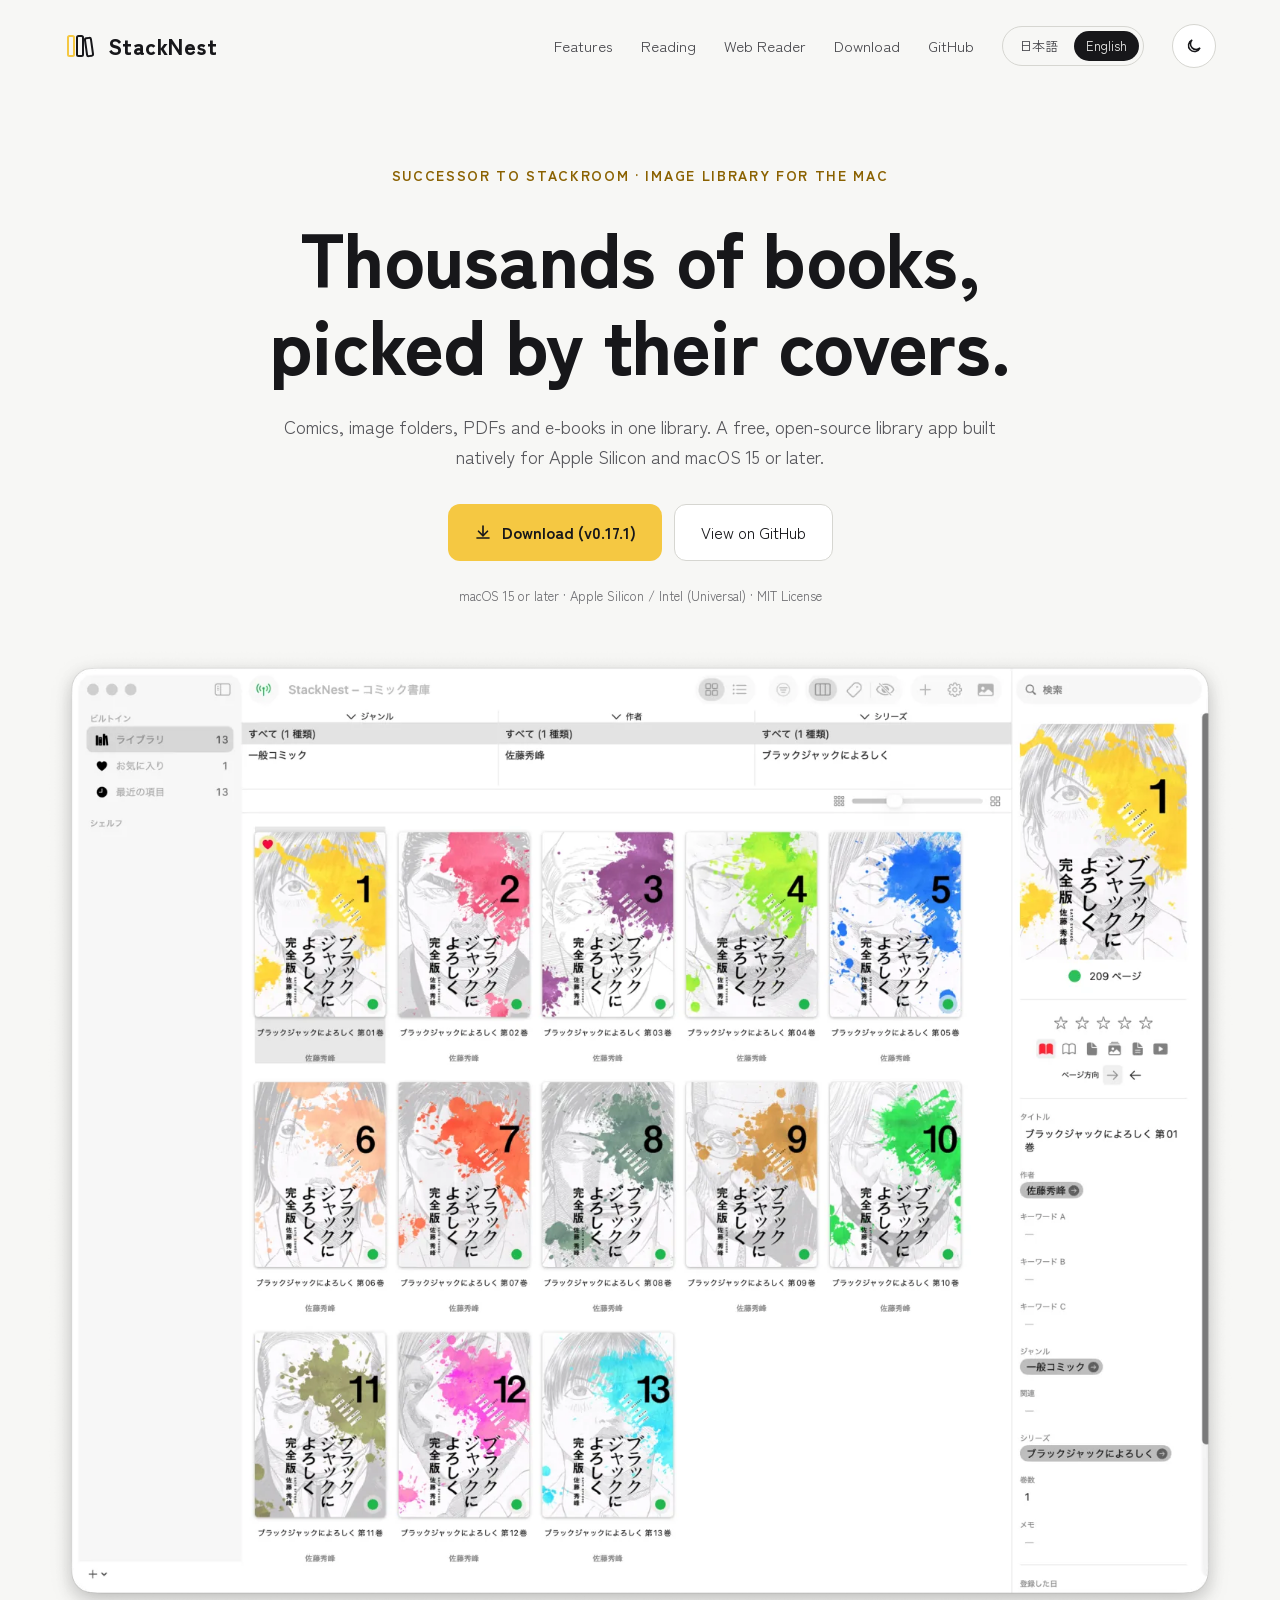
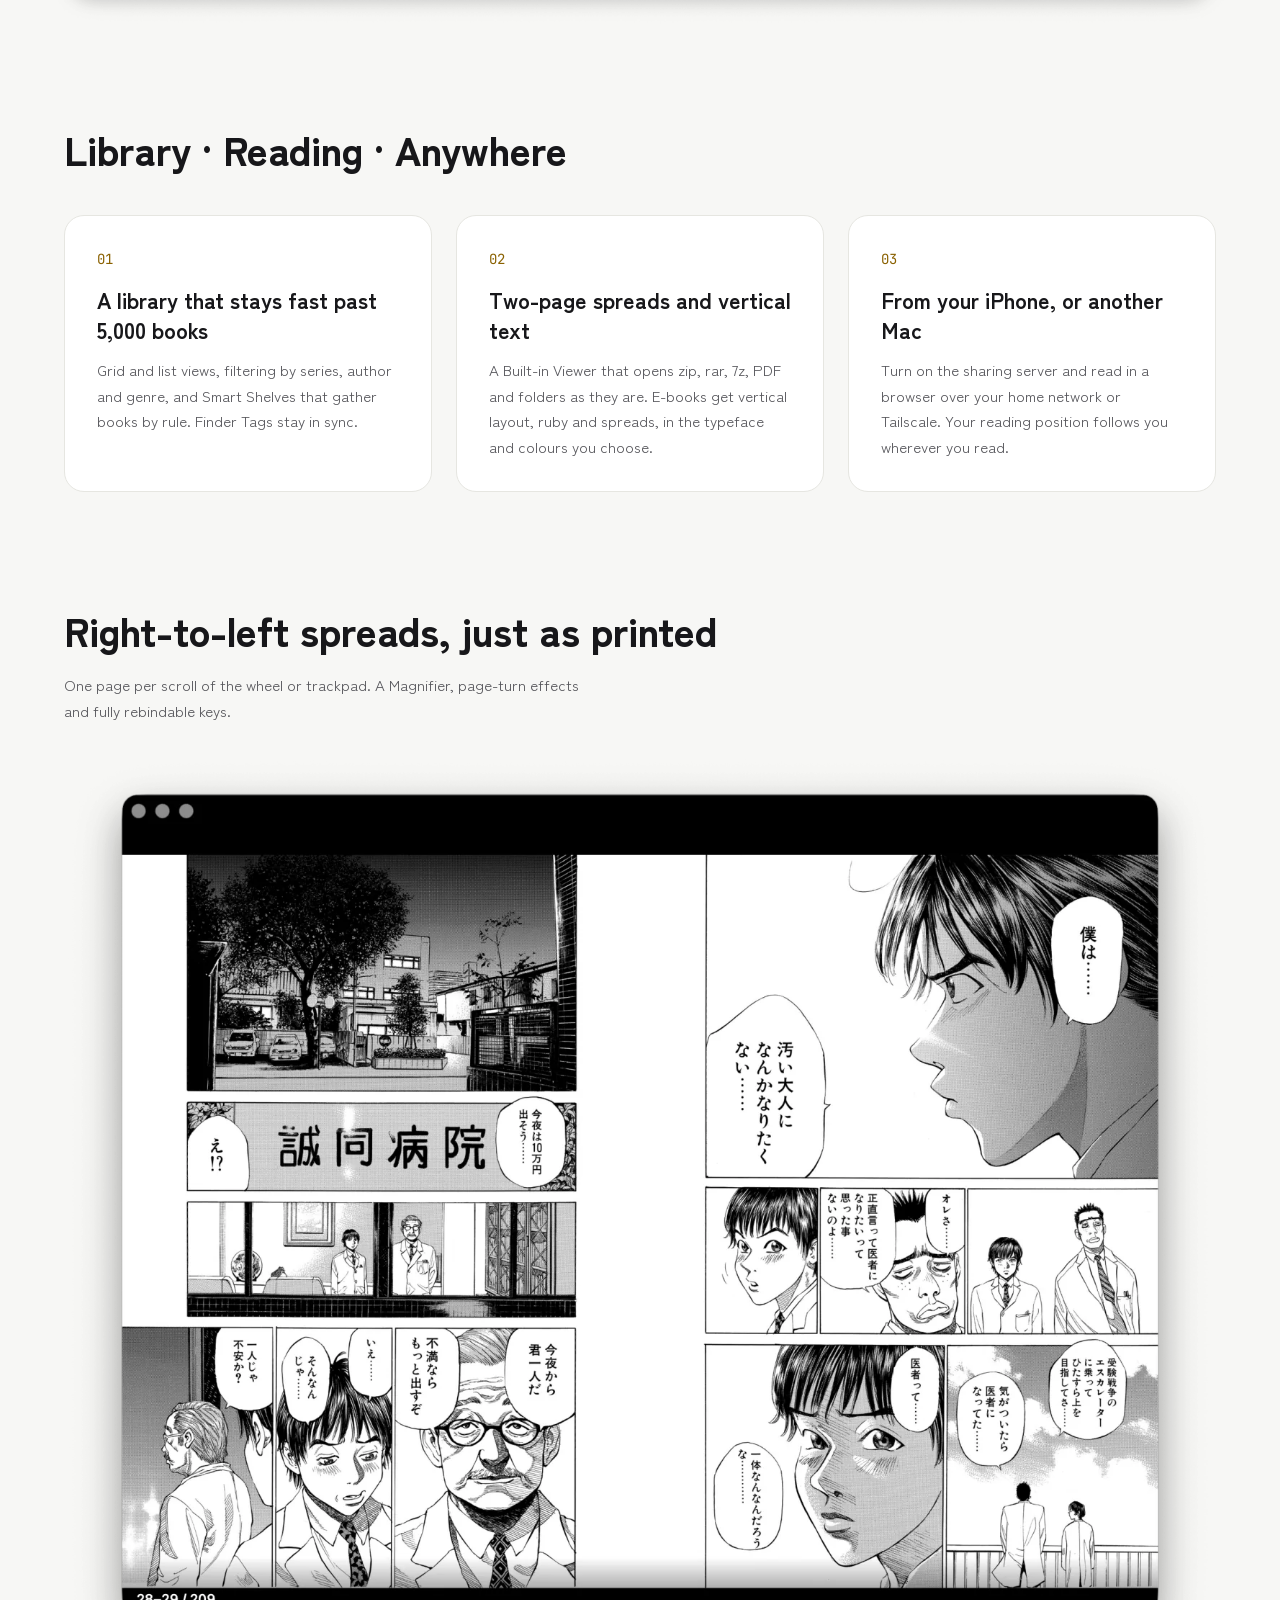
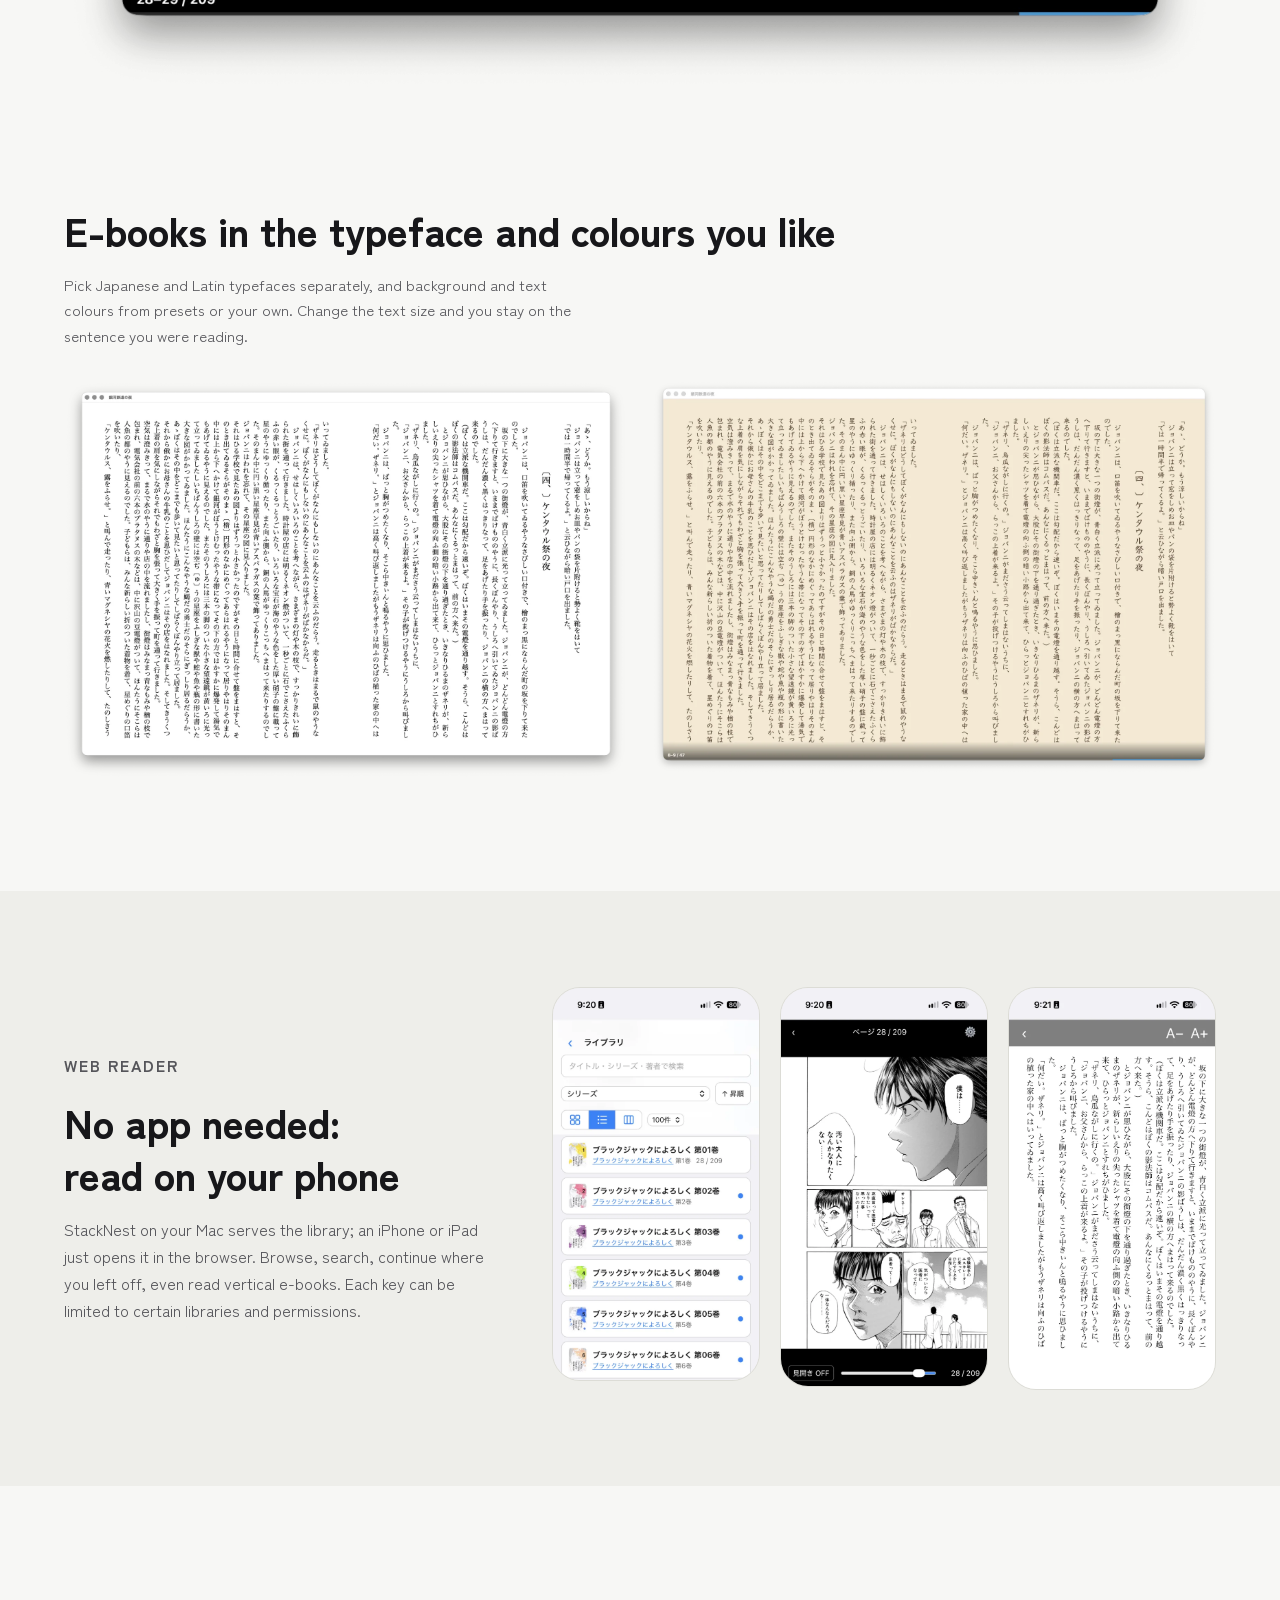
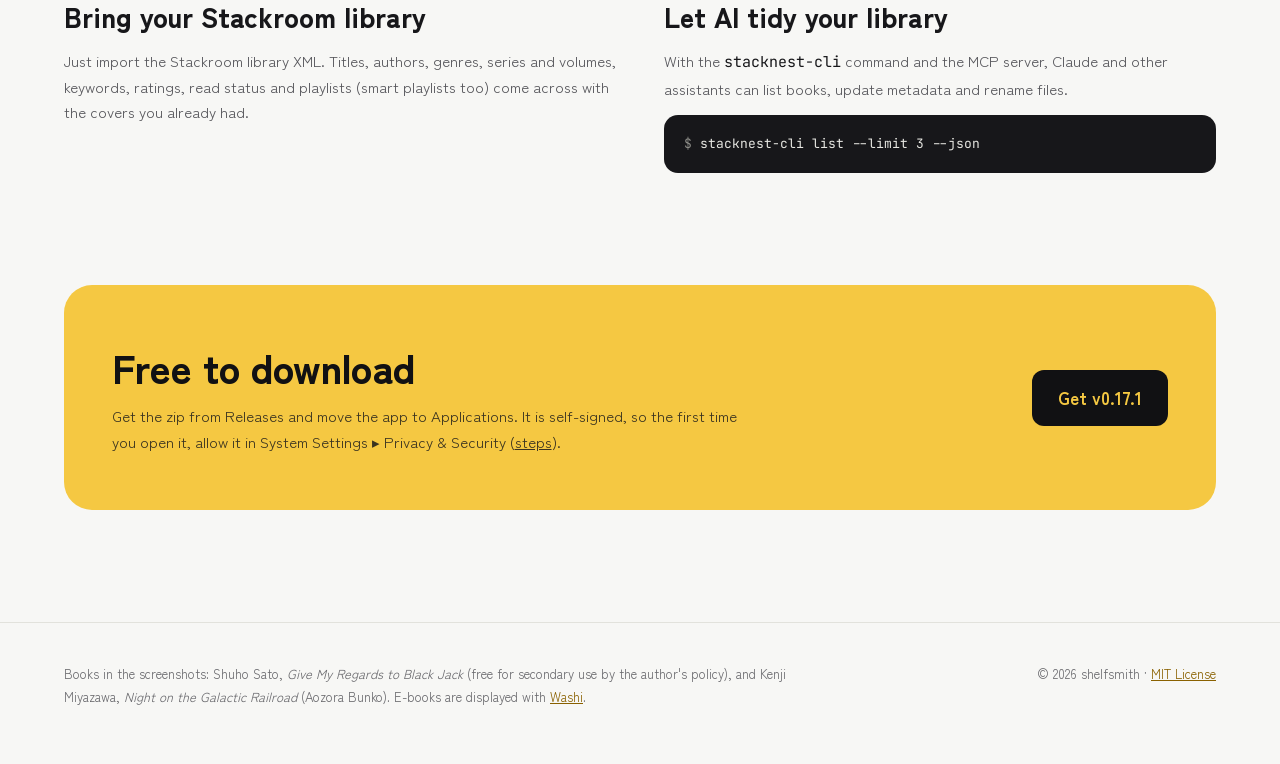
==== site/en/index.html @ fb597059 "site: add the public site, and use WebP screenshots (G66) A one-page site for GitHub Pages under sit" ====
<!doctype html>
<html lang="en">
<head>
<meta charset="utf-8">
<meta name="viewport" content="width=device-width, initial-scale=1">
<title>StackNest — an image library for the Mac (successor to Stackroom)</title>
<meta name="description" content="Comics, image folders, PDFs and e-books in one library. A free, open-source library app built natively for Apple Silicon and macOS 15 or later.">
<link rel="canonical" href="https://shelfsmith.github.io/stacknest/en/">
<link rel="alternate" hreflang="ja" href="https://shelfsmith.github.io/stacknest/">
<link rel="alternate" hreflang="en" href="https://shelfsmith.github.io/stacknest/en/">
<link rel="alternate" hreflang="x-default" href="https://shelfsmith.github.io/stacknest/en/">
<meta property="og:type" content="website">
<meta property="og:title" content="StackNest — an image library for the Mac">
<meta property="og:description" content="Thousands of books, picked by their covers. A free, open-source successor to Stackroom.">
<meta property="og:url" content="https://shelfsmith.github.io/stacknest/en/">
<meta property="og:image" content="https://shelfsmith.github.io/stacknest/assets/img/og.jpg">
<meta property="og:locale" content="en_US">
<meta name="twitter:card" content="summary_large_image">
<meta name="color-scheme" content="dark light">
<link rel="icon" href="../assets/icon.svg" type="image/svg+xml">
<link rel="preconnect" href="https://fonts.googleapis.com">
<link rel="preconnect" href="https://fonts.gstatic.com" crossorigin>
<link href="https://fonts.googleapis.com/css2?family=Zen+Kaku+Gothic+New:wght@400;500;700;900&amp;family=JetBrains+Mono:wght@400;500&amp;display=swap" rel="stylesheet">
<link rel="stylesheet" href="../assets/style.css">
<script src="../assets/theme.js"></script>
</head>
<body>
<a class="skip" href="#main">Skip to content</a>

<header class="site-header">
  <div class="wrap">
    <a class="brand" href="./">
      <svg width="32" height="32" viewBox="0 0 32 32" fill="none" aria-hidden="true"><rect class="book-a" x="4" y="6" width="6" height="20" rx="1.5" stroke-width="2"></rect><rect class="book" x="13" y="6" width="6" height="20" rx="1.5" stroke-width="2"></rect><rect class="book" x="22" y="8" width="6" height="18" rx="1.5" stroke-width="2" transform="rotate(-8 25 17)"></rect></svg>
      <span>StackNest</span>
    </a>
    <nav class="site-nav" aria-label="Main">
      <a href="#features">Features</a>
      <a href="#read">Reading</a>
      <a href="#web">Web Reader</a>
      <a href="#download">Download</a>
      <a href="https://github.com/shelfsmith/stacknest">GitHub</a>
      <span class="lang">
        <a href="../" lang="ja" hreflang="ja">日本語</a>
        <a href="./" aria-current="page" lang="en">English</a>
      </span>
      <button type="button" class="theme-toggle" aria-label="Switch between light and dark" data-to-light="Switch to the light appearance" data-to-dark="Switch to the dark appearance">
        <svg class="icon-sun" width="18" height="18" viewBox="0 0 24 24" fill="none" stroke="currentColor" stroke-width="2" stroke-linecap="round" aria-hidden="true"><circle cx="12" cy="12" r="4"></circle><path d="M12 2v2M12 20v2M2 12h2M20 12h2M4.9 4.9l1.4 1.4M17.7 17.7l1.4 1.4M4.9 19.1l1.4-1.4M17.7 6.3l1.4-1.4"></path></svg>
        <svg class="icon-moon" width="18" height="18" viewBox="0 0 24 24" fill="none" stroke="currentColor" stroke-width="2" stroke-linecap="round" aria-hidden="true"><path d="M20 14.5A8 8 0 1 1 9.5 4a6.5 6.5 0 0 0 10.5 10.5z"></path></svg>
      </button>
    </nav>
  </div>
</header>

<main id="main">
  <section class="wrap hero" aria-labelledby="hero-title">
    <p class="eyebrow">SUCCESSOR TO STACKROOM · IMAGE LIBRARY FOR THE MAC</p>
    <h1 id="hero-title">Thousands of books,<br>picked by their covers.</h1>
    <p class="lead">Comics, image folders, PDFs and e-books in one library. A free, open-source library app built natively for Apple Silicon and macOS 15 or later.</p>
    <div class="actions">
      <a class="btn btn-primary" href="https://github.com/shelfsmith/stacknest/releases/latest">
        <svg width="18" height="18" viewBox="0 0 24 24" fill="none" stroke="currentColor" stroke-width="2.2" stroke-linecap="round" aria-hidden="true"><path d="M12 4v12"></path><path d="M6 11l6 6 6-6"></path><path d="M4 20h16"></path></svg>
        Download (v0.17.1)
      </a>
      <a class="btn btn-secondary" href="https://github.com/shelfsmith/stacknest">View on GitHub</a>
    </div>
    <p class="meta">macOS 15 or later · Apple Silicon / Intel (Universal) · MIT License</p>
  </section>

  <div class="wrap shot-hero">
    <img class="for-dark" src="../assets/img/grid-dark.webp" width="1600" height="1324" alt="The StackNest library window in grid view, showing the covers of thirteen volumes and the details of the selected one">
    <img class="for-light" src="../assets/img/grid-light.webp" width="1600" height="1315" alt="The StackNest library window in the light appearance, showing thirteen covers in grid view" loading="lazy">
  </div>

  <section id="features" class="wrap section pillars" aria-labelledby="features-title">
    <h2 id="features-title">Library · Reading · Anywhere</h2>
    <div class="cards">
      <div class="card">
        <span class="num">01</span>
        <h3>A library that stays fast past 5,000 books</h3>
        <p>Grid and list views, filtering by series, author and genre, and Smart Shelves that gather books by rule. Finder Tags stay in sync.</p>
      </div>
      <div class="card">
        <span class="num">02</span>
        <h3>Two-page spreads and vertical text</h3>
        <p>A Built-in Viewer that opens zip, rar, 7z, PDF and folders as they are. E-books get vertical layout, ruby and spreads, in the typeface and colours you choose.</p>
      </div>
      <div class="card">
        <span class="num">03</span>
        <h3>From your iPhone, or another Mac</h3>
        <p>Turn on the sharing server and read in a browser over your home network or Tailscale. Your reading position follows you wherever you read.</p>
      </div>
    </div>
  </section>

  <section id="read" class="wrap section" aria-labelledby="read-title">
    <div class="section-head">
      <h2 id="read-title">Right-to-left spreads, just as printed</h2>
      <p>One page per scroll of the wheel or trackpad. A Magnifier, page-turn effects and fully rebindable keys.</p>
    </div>
    <img src="../assets/img/viewer-spread.webp" width="1600" height="1301" alt="The Built-in Viewer showing a right-to-left two-page spread, with 28–29 / 209 in the corner" loading="lazy">
  </section>

  <section class="wrap section" aria-labelledby="ebook-title">
    <div class="section-head">
      <h2 id="ebook-title">E-books in the typeface and colours you like</h2>
      <p>Pick Japanese and Latin typefaces separately, and background and text colours from presets or your own. Change the text size and you stay on the sentence you were reading.</p>
    </div>
    <div class="pair">
      <img class="for-dark" src="../assets/img/ebook-dark.webp" width="1600" height="1130" alt="The e-book window showing Night on the Galactic Railroad as a vertical two-page spread in dark colours" loading="lazy">
      <img class="for-light" src="../assets/img/ebook-light.webp" width="1600" height="1130" alt="The e-book window showing Night on the Galactic Railroad as a vertical two-page spread on white" loading="lazy">
      <img src="../assets/img/ebook-sepia.webp" width="1600" height="1118" alt="The same book on a sepia background in another typeface" loading="lazy">
    </div>
  </section>

  <section id="web" class="band" aria-labelledby="web-title">
    <div class="wrap">
      <div class="band-text">
        <p class="eyebrow">WEB READER</p>
        <h2 id="web-title">No app needed:<br>read on your phone</h2>
        <p>StackNest on your Mac serves the library; an iPhone or iPad just opens it in the browser. Browse, search, continue where you left off, even read vertical e-books. Each key can be limited to certain libraries and permissions.</p>
      </div>
      <div class="phones">
        <img src="../assets/img/web-list.webp" width="600" height="1142" alt="The Web Reader on an iPhone, listing books in the library" loading="lazy">
        <img src="../assets/img/web-reader.webp" width="600" height="1159" alt="The Web Reader on an iPhone, showing a comic page" loading="lazy">
        <img src="../assets/img/web-ebook.webp" width="600" height="1169" alt="The Web Reader on an iPhone, showing a vertical e-book" loading="lazy">
      </div>
    </div>
  </section>

  <section class="wrap section two-col" aria-label="Migration and automation">
    <div>
      <h2>Bring your Stackroom library</h2>
      <p>Just import the Stackroom library XML. Titles, authors, genres, series and volumes, keywords, ratings, read status and playlists (smart playlists too) come across with the covers you already had.</p>
    </div>
    <div>
      <h2>Let AI tidy your library</h2>
      <p>With the <code>stacknest-cli</code> command and the MCP server, Claude and other assistants can list books, update metadata and rename files.</p>
      <pre class="cmd"><span class="prompt">$ </span>stacknest-cli list --limit 3 --json</pre>
    </div>
  </section>

  <section id="download" class="wrap section" aria-labelledby="download-title">
    <div class="download">
      <div>
        <h2 id="download-title">Free to download</h2>
        <p>Get the zip from Releases and move the app to Applications. It is self-signed, so the first time you open it, allow it in System Settings ▸ Privacy &amp; Security (<a href="https://github.com/shelfsmith/stacknest/blob/main/README.en.md" style="color:#3A3320">steps</a>).</p>
      </div>
      <a class="btn" href="https://github.com/shelfsmith/stacknest/releases/latest">Get v0.17.1</a>
    </div>
  </section>
</main>

<footer class="site-footer">
  <div class="wrap">
    <p>Books in the screenshots: Shuho Sato, <i>Give My Regards to Black Jack</i> (free for secondary use by the author's policy), and Kenji Miyazawa, <i>Night on the Galactic Railroad</i> (Aozora Bunko). E-books are displayed with <a href="https://github.com/shunnag/Washi">Washi</a>.</p>
    <p>© 2026 shelfsmith · <a href="https://github.com/shelfsmith/stacknest/blob/main/LICENSE">MIT License</a></p>
  </div>
</footer>
</body>
</html>
---- site/assets/style.css ----
/* StackNest site: one stylesheet for both languages. Dark and light share the layout; only the tokens differ. */

:root {
  --bg: #111113;
  --bg-band: #18181B;
  --surface: #1B1B1E;
  --surface-border: transparent;
  --text: #EDEDE8;
  --text-muted: #B4B4AE;
  --text-faint: #8E8E89;
  --nav-text: #C9C9C4;
  --line: #3A3A3F;
  --rule: #26262A;
  --accent: #F5C842;
  --accent-text: #F5C842;
  --accent-ink: #111113;
  --code-bg: #1B1B1E;
  --code-text: #D8D8D2;
  --phone-border: transparent;
  --toggle-bg: #1B1B1E;
  color-scheme: dark;
}

:root[data-theme="light"] {
  --bg: #F7F7F5;
  --bg-band: #EEEEEA;
  --surface: #FFFFFF;
  --surface-border: #E6E6E1;
  --text: #17171A;
  --text-muted: #55555A;
  --text-faint: #6A6A6E;
  --nav-text: #45454A;
  --line: #D6D6D1;
  --rule: #E2E2DC;
  --accent: #F5C842;
  --accent-text: #8A6100;
  --accent-ink: #17171A;
  --code-bg: #17171A;
  --code-text: #E6E6E1;
  --phone-border: #DCDCD6;
  --toggle-bg: #FFFFFF;
  color-scheme: light;
}

/* Without the script (or before it runs) follow the system appearance. */
@media (prefers-color-scheme: light) {
  :root:not([data-theme]) {
    --bg: #F7F7F5;
    --bg-band: #EEEEEA;
    --surface: #FFFFFF;
    --surface-border: #E6E6E1;
    --text: #17171A;
    --text-muted: #55555A;
    --text-faint: #6A6A6E;
    --nav-text: #45454A;
    --line: #D6D6D1;
    --rule: #E2E2DC;
    --accent-text: #8A6100;
    --accent-ink: #17171A;
    --code-bg: #17171A;
    --code-text: #E6E6E1;
    --phone-border: #DCDCD6;
    --toggle-bg: #FFFFFF;
    color-scheme: light;
  }
}

*, *::before, *::after { box-sizing: border-box; }

html { scroll-behavior: smooth; }
@media (prefers-reduced-motion: reduce) { html { scroll-behavior: auto; } }

body {
  margin: 0;
  background: var(--bg);
  color: var(--text);
  font-family: "Zen Kaku Gothic New", "Hiragino Sans", "Hiragino Kaku Gothic ProN", system-ui, sans-serif;
  line-height: 1.7;
  -webkit-text-size-adjust: 100%;
}

a { color: var(--accent-text); }
a:hover { text-decoration: underline; }
img { display: block; max-width: 100%; height: auto; }
code, pre { font-family: "JetBrains Mono", ui-monospace, Menlo, monospace; }

.wrap { max-width: 1200px; margin: 0 auto; padding-left: 24px; padding-right: 24px; }

.skip { position: absolute; left: -9999px; top: 8px; }
.skip:focus { left: 16px; z-index: 10; background: var(--surface); color: var(--text); padding: 8px 12px; border-radius: 8px; }

/* Header */
.site-header .wrap { display: flex; flex-wrap: wrap; align-items: center; justify-content: space-between; gap: 16px; padding-top: 24px; padding-bottom: 24px; }
.brand { display: flex; align-items: center; gap: 12px; color: var(--text); text-decoration: none; }
.brand:hover { text-decoration: none; }
.brand span { font-weight: 900; font-size: 22px; letter-spacing: 0.02em; }
.brand .book-a { stroke: var(--accent); }
.brand .book { stroke: var(--text); }
.site-nav { display: flex; flex-wrap: wrap; align-items: center; gap: 12px 28px; font-size: 15px; }
.site-nav > a { color: var(--nav-text); text-decoration: none; }
.site-nav > a:hover { color: var(--text); }
.lang { display: flex; gap: 4px; border: 1px solid var(--line); border-radius: 999px; padding: 4px; }
.lang a { padding: 4px 12px; border-radius: 999px; color: var(--nav-text); text-decoration: none; font-size: 13px; }
.lang a[aria-current="page"] { background: var(--text); color: var(--bg); }
.theme-toggle {
  display: inline-flex; align-items: center; justify-content: center;
  width: 44px; height: 44px; border-radius: 999px;
  border: 1px solid var(--line); background: var(--toggle-bg); color: var(--text); cursor: pointer;
}
.theme-toggle:focus-visible, a:focus-visible { outline: 2px solid var(--accent); outline-offset: 2px; }
.theme-toggle .icon-moon { display: none; }
:root[data-theme="light"] .theme-toggle .icon-sun { display: none; }
:root[data-theme="light"] .theme-toggle .icon-moon { display: block; }
@media (prefers-color-scheme: light) {
  :root:not([data-theme]) .theme-toggle .icon-sun { display: none; }
  :root:not([data-theme]) .theme-toggle .icon-moon { display: block; }
}

/* Screenshots that differ by appearance */
.for-light { display: none; }
:root[data-theme="light"] .for-dark { display: none; }
:root[data-theme="light"] .for-light { display: block; }
@media (prefers-color-scheme: light) {
  :root:not([data-theme]) .for-dark { display: none; }
  :root:not([data-theme]) .for-light { display: block; }
}

/* Hero */
.hero { display: flex; flex-direction: column; align-items: center; text-align: center; gap: 24px; padding-top: 72px; padding-bottom: 40px; }
.eyebrow { margin: 0; font-size: 14px; letter-spacing: 0.12em; color: var(--accent-text); font-weight: 700; }
.hero h1 { margin: 0; font-size: clamp(38px, 6vw, 76px); line-height: 1.15; font-weight: 900; letter-spacing: -0.01em; }
.hero .lead { margin: 0; max-width: 720px; font-size: 18px; color: var(--text-muted); }
.actions { display: flex; flex-wrap: wrap; justify-content: center; gap: 12px; margin-top: 8px; }
.btn { display: inline-flex; align-items: center; gap: 10px; padding: 14px 26px; border-radius: 12px; text-decoration: none; font-size: 16px; min-height: 44px; }
.btn:hover { text-decoration: none; }
.btn-primary { background: var(--accent); color: var(--accent-ink); font-weight: 700; }
.btn-primary:hover { filter: brightness(1.05); }
.btn-secondary { border: 1px solid var(--line); color: var(--text); background: transparent; }
:root[data-theme="light"] .btn-secondary { background: #FFFFFF; }
.meta { margin: 0; font-size: 13px; color: var(--text-faint); }

.shot-hero { max-width: 1240px; padding-bottom: 96px; }

/* Sections */
section { scroll-margin-top: 16px; }
.section { padding-bottom: 112px; }
.section h2 { margin: 0; font-size: clamp(28px, 3.4vw, 40px); font-weight: 900; line-height: 1.3; }
.section-head { display: flex; flex-wrap: wrap; align-items: flex-end; justify-content: space-between; gap: 16px; margin-bottom: 32px; }
.section-head p { margin: 0; max-width: 520px; color: var(--text-muted); font-size: 15px; }

.pillars h2 { margin-bottom: 40px; }
.cards { display: grid; grid-template-columns: repeat(auto-fit, minmax(280px, 1fr)); gap: 24px; }
.card { background: var(--surface); border: 1px solid var(--surface-border); border-radius: 20px; padding: 32px; display: flex; flex-direction: column; gap: 12px; }
.card .num { font-family: "JetBrains Mono", ui-monospace, monospace; color: var(--accent-text); font-size: 14px; }
.card h3 { margin: 0; font-size: 22px; font-weight: 700; line-height: 1.4; }
.card p { margin: 0; color: var(--text-muted); font-size: 15px; }

.pair { display: grid; grid-template-columns: repeat(auto-fit, minmax(320px, 1fr)); gap: 24px; }

.band { background: var(--bg-band); padding: 96px 0; margin-bottom: 112px; }
.band .wrap { display: flex; flex-wrap: wrap; align-items: center; gap: 56px; }
.band-text { flex: 1 1 360px; display: flex; flex-direction: column; gap: 16px; }
.band-text p { margin: 0; color: var(--text-muted); font-size: 16px; }
.band-text h2 { margin: 0; font-size: clamp(28px, 3.4vw, 40px); font-weight: 900; line-height: 1.3; }
.phones { flex: 2 1 520px; display: grid; grid-template-columns: repeat(3, minmax(0, 1fr)); gap: 20px; }
.phones img { border-radius: 28px; border: 1px solid var(--phone-border); }
@media (max-width: 560px) { .phones { gap: 10px; } .phones img { border-radius: 16px; } }

.two-col { display: grid; grid-template-columns: repeat(auto-fit, minmax(300px, 1fr)); gap: 48px; align-items: start; }
.two-col > div { display: flex; flex-direction: column; gap: 14px; }
.two-col h2 { font-size: 28px; }
.two-col p { margin: 0; color: var(--text-muted); font-size: 15px; }
.two-col code { color: var(--text); }
pre.cmd { margin: 0; background: var(--code-bg); color: var(--code-text); border-radius: 14px; padding: 18px 20px; font-size: 13px; overflow-x: auto; }
pre.cmd .prompt { color: #8E8E89; user-select: none; }

.download { background: var(--accent); color: #111113; border-radius: 28px; padding: 56px 48px; display: flex; flex-wrap: wrap; align-items: center; justify-content: space-between; gap: 32px; }
.download h2 { margin: 0 0 10px; }
.download p { margin: 0; max-width: 640px; font-size: 15px; color: #3A3320; }
.download a.btn { background: #111113; color: #F5C842; font-weight: 700; font-size: 17px; }
@media (max-width: 560px) { .download { padding: 36px 24px; } }

.site-footer { border-top: 1px solid var(--rule); padding: 40px 0 56px; }
.site-footer .wrap { display: flex; flex-wrap: wrap; justify-content: space-between; gap: 24px; font-size: 13px; color: var(--text-faint); }
.site-footer p { margin: 0; max-width: 760px; }
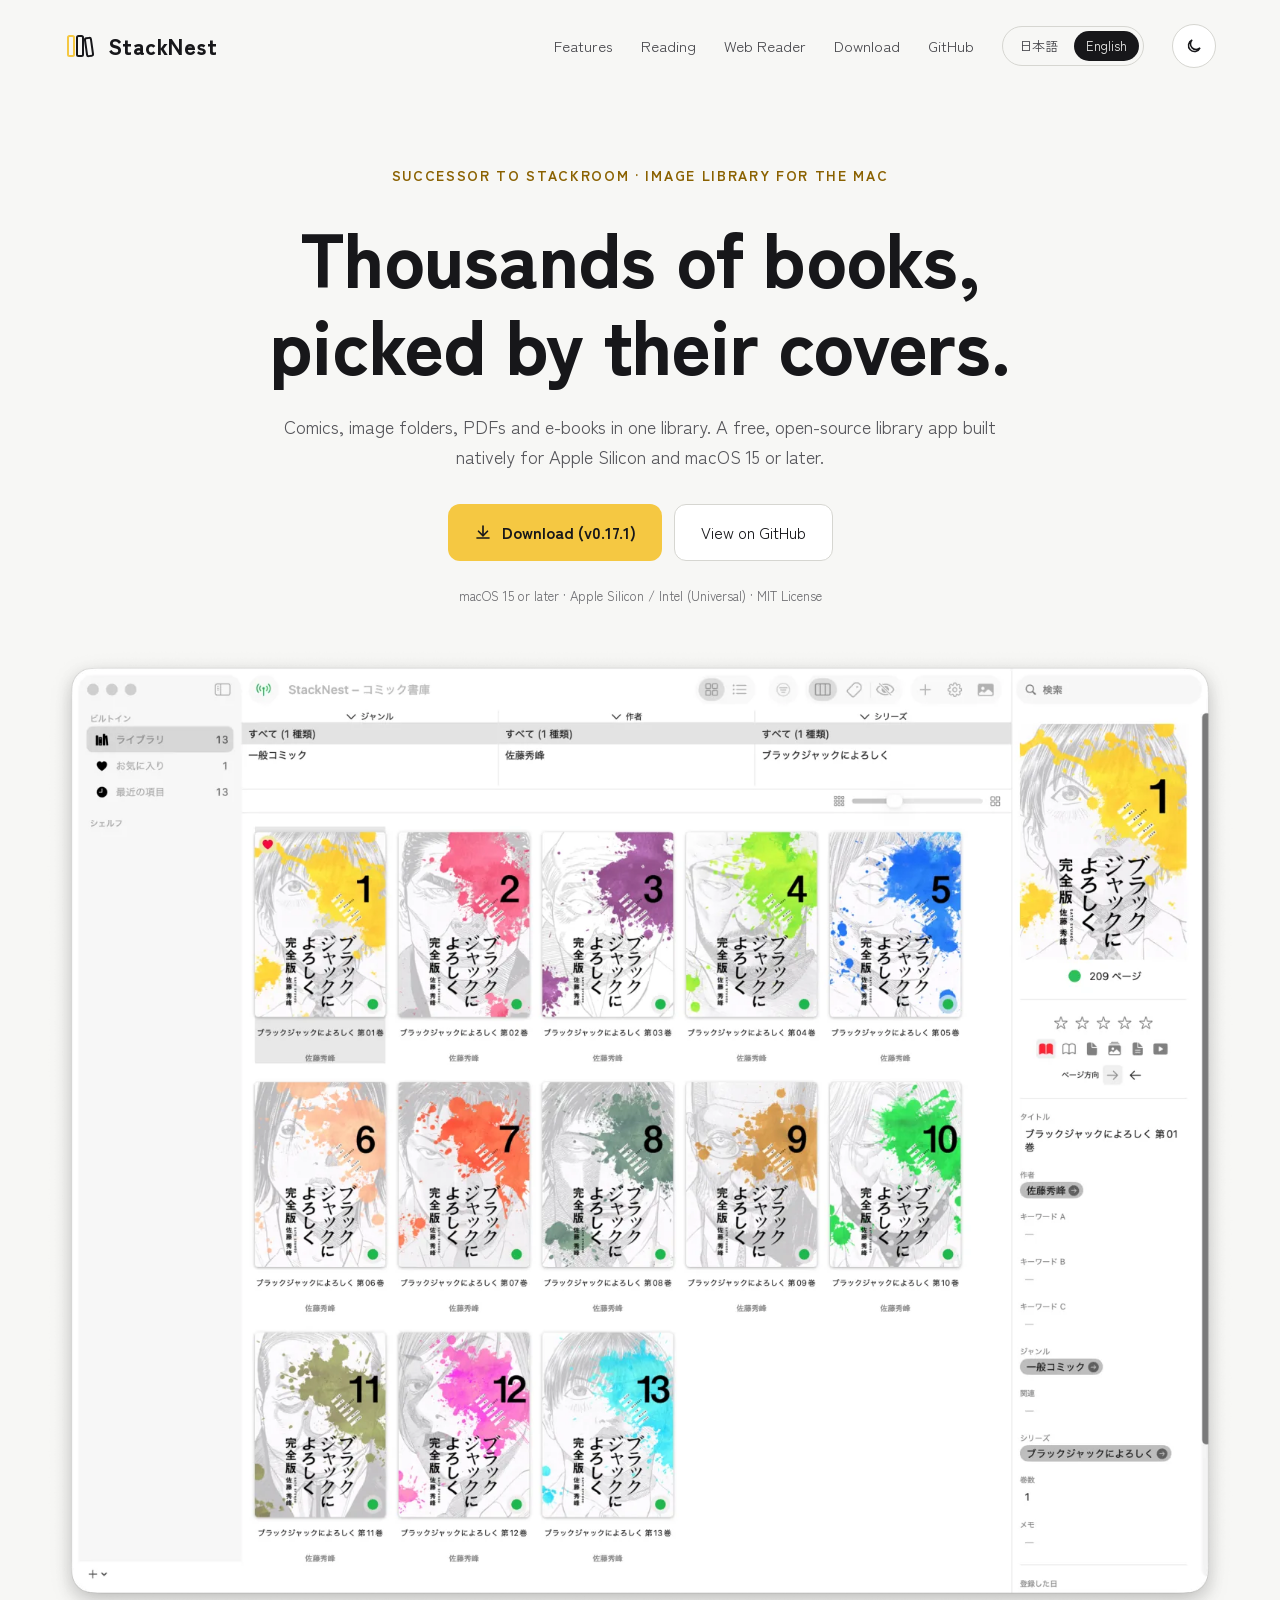
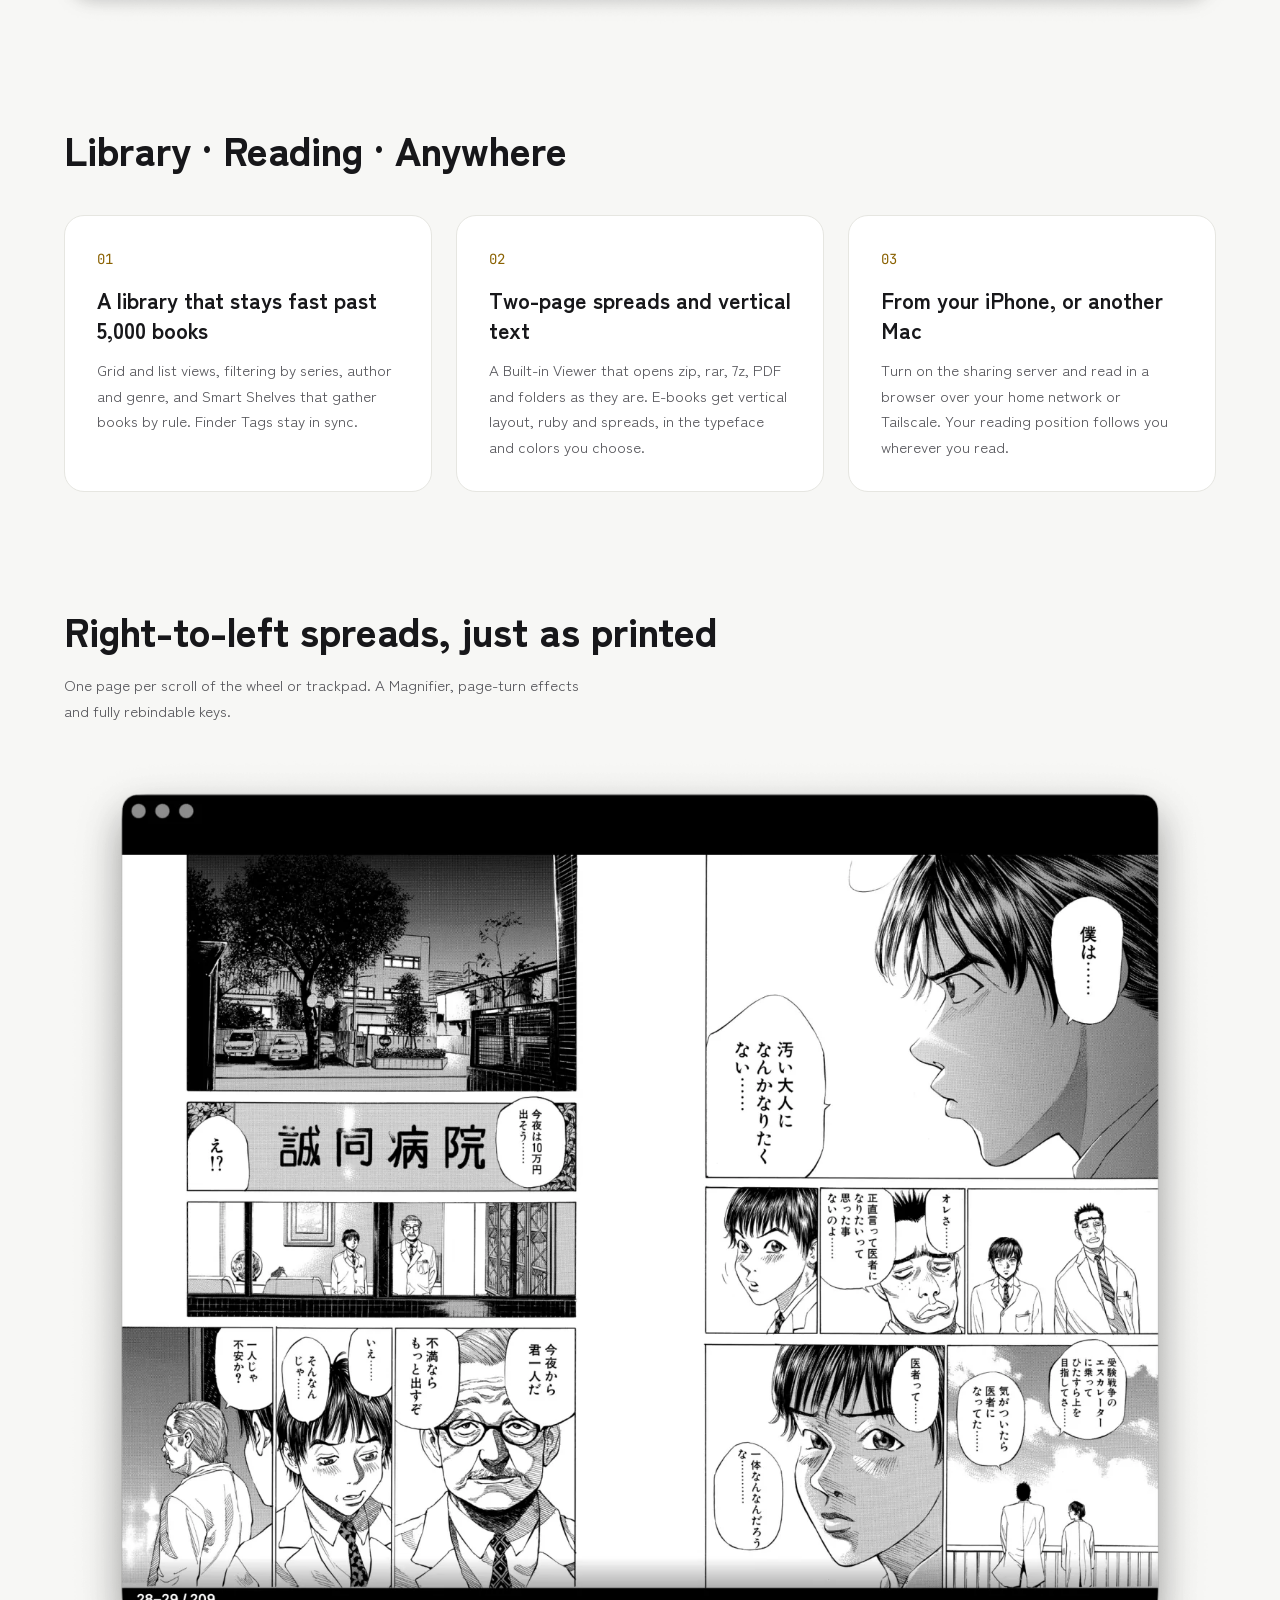
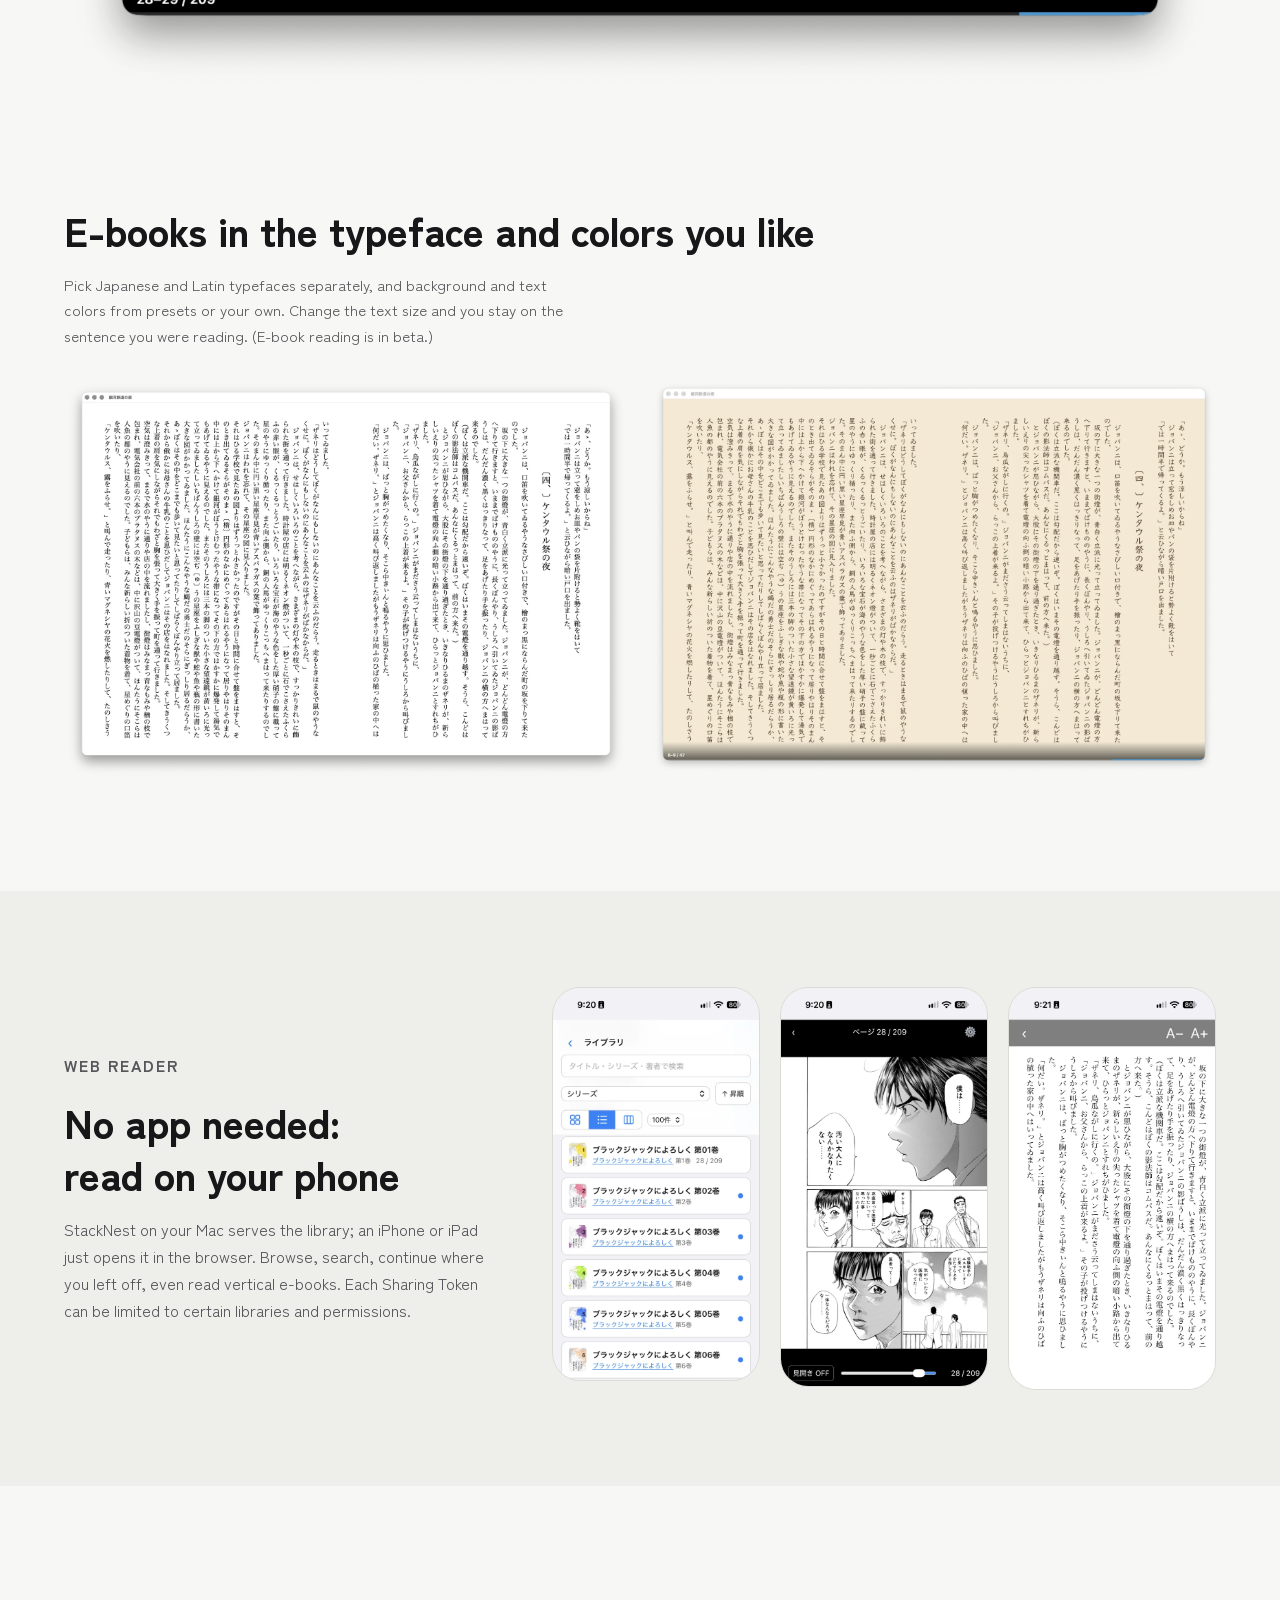
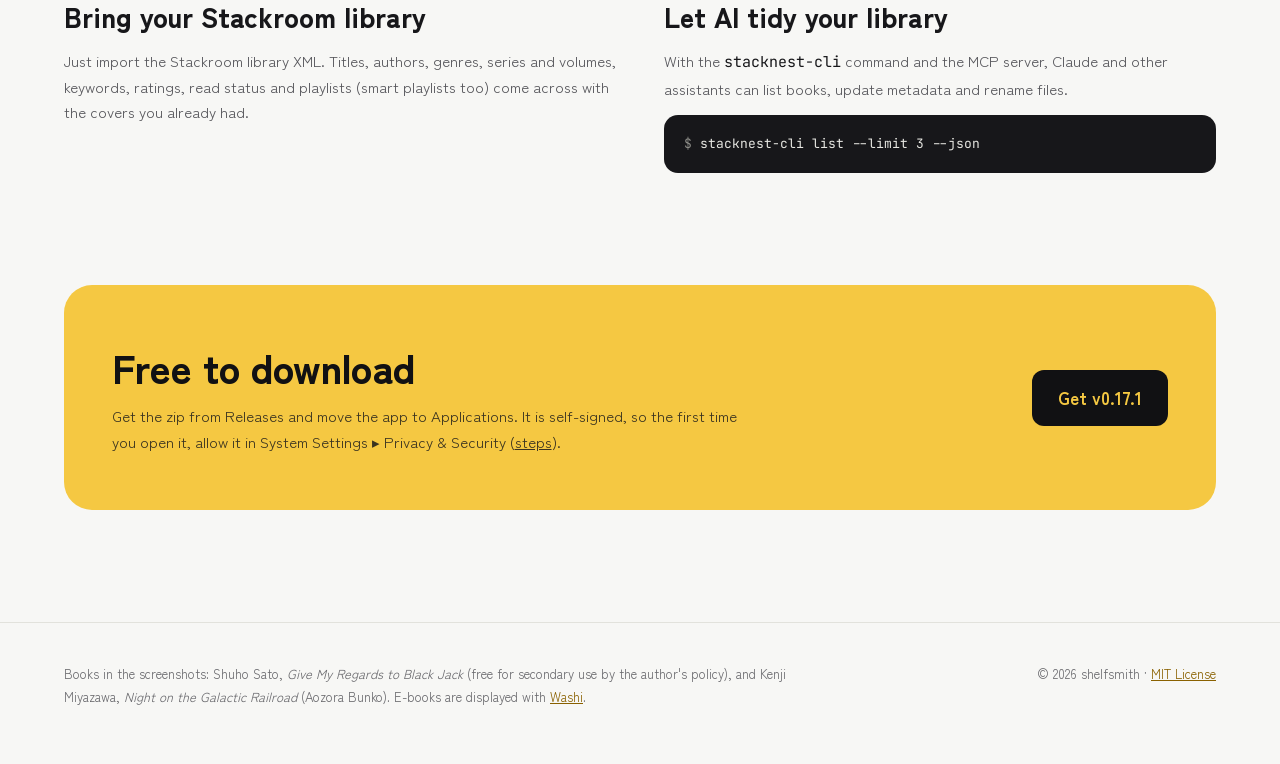
==== commit 1b616bcc: "site: address the review (focus ring, metadata, theme toggle, copy) - Focus ring uses a per-theme to" ====
--- a/site/en/index.html
+++ b/site/en/index.html
@@ -53,7 +53,7 @@
 
 <main id="main">
   <section class="wrap hero" aria-labelledby="hero-title">
-    <p class="eyebrow">SUCCESSOR TO STACKROOM · IMAGE LIBRARY FOR THE MAC</p>
+    <p class="eyebrow">Successor to Stackroom · Image library for the Mac</p>
     <h1 id="hero-title">Thousands of books,<br>picked by their covers.</h1>
     <p class="lead">Comics, image folders, PDFs and e-books in one library. A free, open-source library app built natively for Apple Silicon and macOS 15 or later.</p>
     <div class="actions">
@@ -68,7 +68,7 @@
 
   <div class="wrap shot-hero">
     <img class="for-dark" src="../assets/img/grid-dark.webp" width="1600" height="1324" alt="The StackNest library window in grid view, showing the covers of thirteen volumes and the details of the selected one">
-    <img class="for-light" src="../assets/img/grid-light.webp" width="1600" height="1315" alt="The StackNest library window in the light appearance, showing thirteen covers in grid view" loading="lazy">
+    <img class="for-light" src="../assets/img/grid-light.webp" width="1600" height="1315" alt="The StackNest library window in the light appearance, showing thirteen covers in grid view">
   </div>
 
   <section id="features" class="wrap section pillars" aria-labelledby="features-title">
@@ -82,7 +82,7 @@
       <div class="card">
         <span class="num">02</span>
         <h3>Two-page spreads and vertical text</h3>
-        <p>A Built-in Viewer that opens zip, rar, 7z, PDF and folders as they are. E-books get vertical layout, ruby and spreads, in the typeface and colours you choose.</p>
+        <p>A Built-in Viewer that opens zip, rar, 7z, PDF and folders as they are. E-books get vertical layout, ruby and spreads, in the typeface and colors you choose.</p>
       </div>
       <div class="card">
         <span class="num">03</span>
@@ -102,11 +102,11 @@
 
   <section class="wrap section" aria-labelledby="ebook-title">
     <div class="section-head">
-      <h2 id="ebook-title">E-books in the typeface and colours you like</h2>
-      <p>Pick Japanese and Latin typefaces separately, and background and text colours from presets or your own. Change the text size and you stay on the sentence you were reading.</p>
+      <h2 id="ebook-title">E-books in the typeface and colors you like</h2>
+      <p>Pick Japanese and Latin typefaces separately, and background and text colors from presets or your own. Change the text size and you stay on the sentence you were reading. (E-book reading is in beta.)</p>
     </div>
     <div class="pair">
-      <img class="for-dark" src="../assets/img/ebook-dark.webp" width="1600" height="1130" alt="The e-book window showing Night on the Galactic Railroad as a vertical two-page spread in dark colours" loading="lazy">
+      <img class="for-dark" src="../assets/img/ebook-dark.webp" width="1600" height="1130" alt="The e-book window showing Night on the Galactic Railroad as a vertical two-page spread in dark colors" loading="lazy">
       <img class="for-light" src="../assets/img/ebook-light.webp" width="1600" height="1130" alt="The e-book window showing Night on the Galactic Railroad as a vertical two-page spread on white" loading="lazy">
       <img src="../assets/img/ebook-sepia.webp" width="1600" height="1118" alt="The same book on a sepia background in another typeface" loading="lazy">
     </div>
@@ -115,9 +115,9 @@
   <section id="web" class="band" aria-labelledby="web-title">
     <div class="wrap">
       <div class="band-text">
-        <p class="eyebrow">WEB READER</p>
+        <p class="eyebrow">Web Reader</p>
         <h2 id="web-title">No app needed:<br>read on your phone</h2>
-        <p>StackNest on your Mac serves the library; an iPhone or iPad just opens it in the browser. Browse, search, continue where you left off, even read vertical e-books. Each key can be limited to certain libraries and permissions.</p>
+        <p>StackNest on your Mac serves the library; an iPhone or iPad just opens it in the browser. Browse, search, continue where you left off, even read vertical e-books. Each Sharing Token can be limited to certain libraries and permissions.</p>
       </div>
       <div class="phones">
         <img src="../assets/img/web-list.webp" width="600" height="1142" alt="The Web Reader on an iPhone, listing books in the library" loading="lazy">
--- a/site/assets/style.css
+++ b/site/assets/style.css
@@ -18,6 +18,7 @@
   --code-text: #D8D8D2;
   --phone-border: transparent;
   --toggle-bg: #1B1B1E;
+  --focus: #F5C842;
   color-scheme: dark;
 }
 
@@ -39,6 +40,7 @@
   --code-text: #E6E6E1;
   --phone-border: #DCDCD6;
   --toggle-bg: #FFFFFF;
+  --focus: #17171A;
   color-scheme: light;
 }
 
@@ -61,6 +63,7 @@
     --code-text: #E6E6E1;
     --phone-border: #DCDCD6;
     --toggle-bg: #FFFFFF;
+    --focus: #17171A;
     color-scheme: light;
   }
 }
@@ -107,7 +110,8 @@
   width: 44px; height: 44px; border-radius: 999px;
   border: 1px solid var(--line); background: var(--toggle-bg); color: var(--text); cursor: pointer;
 }
-.theme-toggle:focus-visible, a:focus-visible { outline: 2px solid var(--accent); outline-offset: 2px; }
+.theme-toggle:focus-visible, a:focus-visible { outline: 2px solid var(--focus); outline-offset: 2px; }
+.download a:focus-visible { outline-color: #111113; }
 .theme-toggle .icon-moon { display: none; }
 :root[data-theme="light"] .theme-toggle .icon-sun { display: none; }
 :root[data-theme="light"] .theme-toggle .icon-moon { display: block; }
@@ -127,7 +131,7 @@
 
 /* Hero */
 .hero { display: flex; flex-direction: column; align-items: center; text-align: center; gap: 24px; padding-top: 72px; padding-bottom: 40px; }
-.eyebrow { margin: 0; font-size: 14px; letter-spacing: 0.12em; color: var(--accent-text); font-weight: 700; }
+.eyebrow { margin: 0; font-size: 14px; letter-spacing: 0.12em; text-transform: uppercase; color: var(--accent-text); font-weight: 700; }
 .hero h1 { margin: 0; font-size: clamp(38px, 6vw, 76px); line-height: 1.15; font-weight: 900; letter-spacing: -0.01em; }
 .hero .lead { margin: 0; max-width: 720px; font-size: 18px; color: var(--text-muted); }
 .actions { display: flex; flex-wrap: wrap; justify-content: center; gap: 12px; margin-top: 8px; }
@@ -137,6 +141,7 @@
 .btn-primary:hover { filter: brightness(1.05); }
 .btn-secondary { border: 1px solid var(--line); color: var(--text); background: transparent; }
 :root[data-theme="light"] .btn-secondary { background: #FFFFFF; }
+@media (prefers-color-scheme: light) { :root:not([data-theme]) .btn-secondary { background: #FFFFFF; } }
 .meta { margin: 0; font-size: 13px; color: var(--text-faint); }
 
 .shot-hero { max-width: 1240px; padding-bottom: 96px; }
